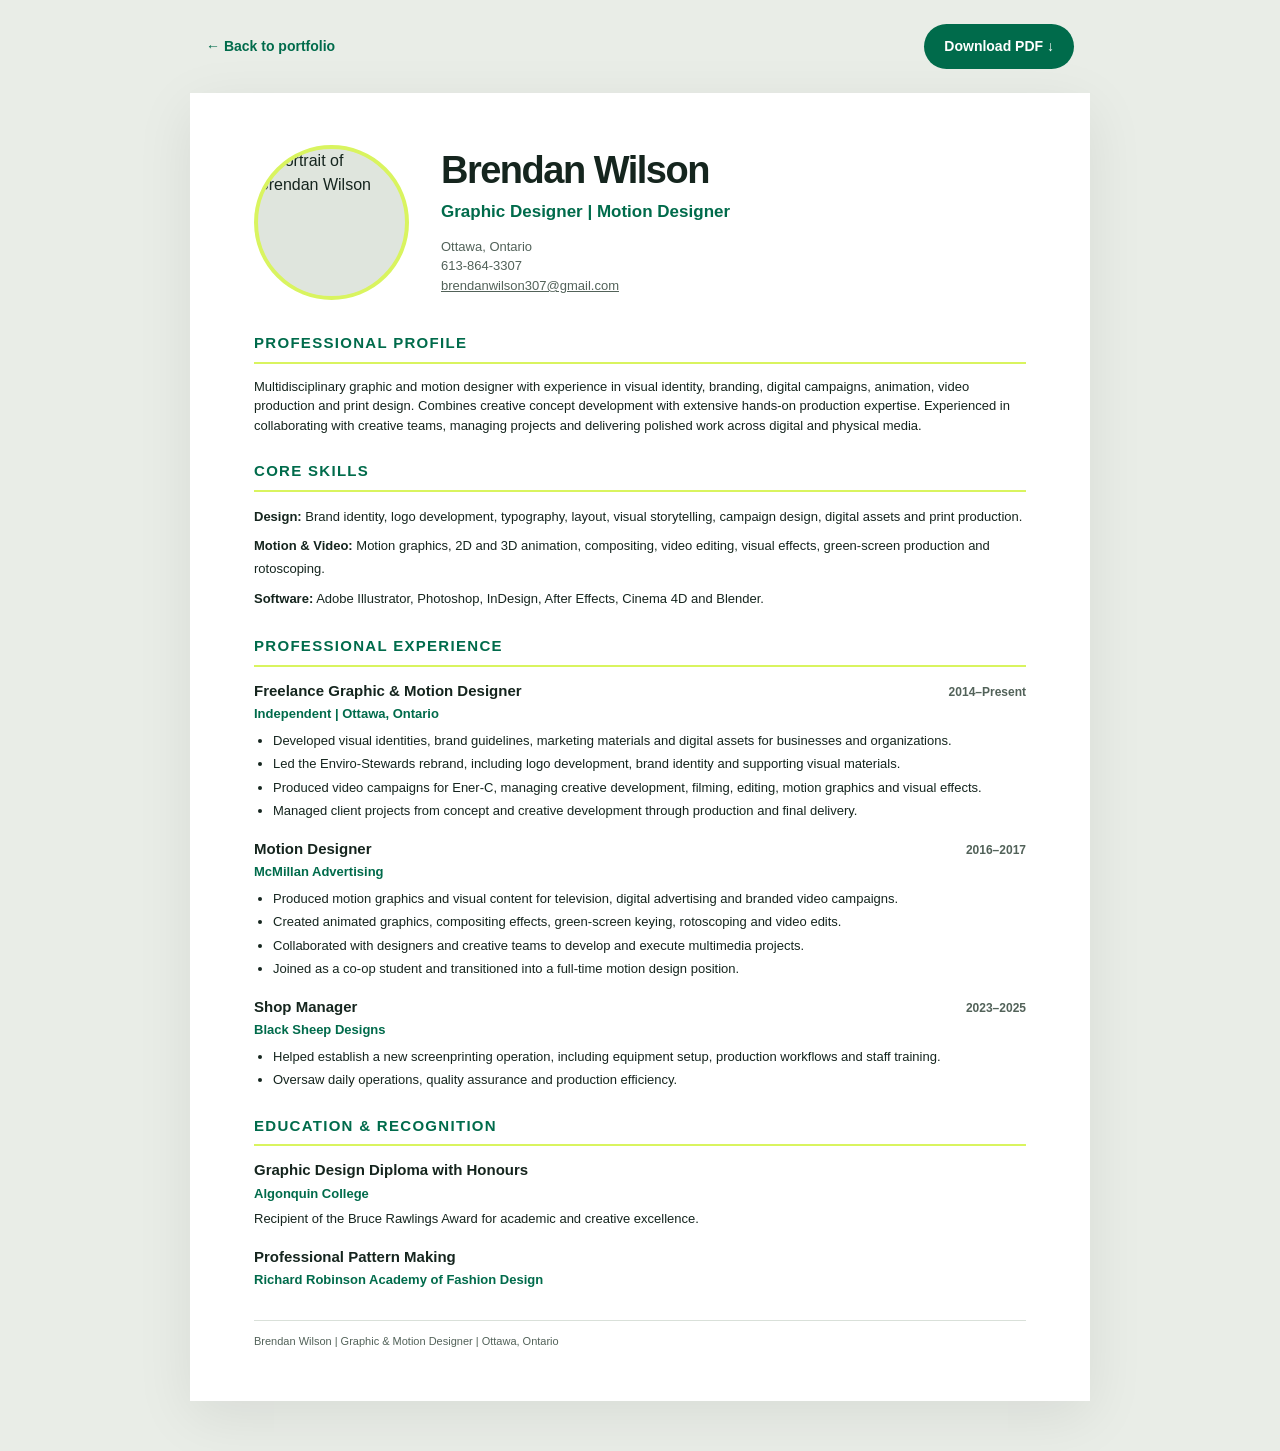
==== resume.html @ e52188c5 "Add files via upload" ====
<!DOCTYPE html>
<html lang="en">
<head>
  <meta charset="UTF-8">
  <meta name="viewport" content="width=device-width, initial-scale=1">
  <meta name="description" content="Brendan Wilson, graphic designer and motion designer based in Ottawa, Ontario.">
  <title>Brendan Wilson | Résumé</title>

  <style>
    :root {
      --ink: #15251e;
      --green: #006b4b;
      --lime: #d9f45f;
      --paper: #ffffff;
      --background: #e9ede7;
      --muted: #526259;
      --line: #d9e0d9;
    }

    * {
      box-sizing: border-box;
    }

    body {
      margin: 0;
      background: var(--background);
      color: var(--ink);
      font-family: Arial, Helvetica, sans-serif;
      line-height: 1.5;
    }

    .toolbar {
      max-width: 900px;
      margin: 24px auto;
      padding: 0 16px;
      display: flex;
      justify-content: space-between;
      align-items: center;
      gap: 12px;
      flex-wrap: wrap;
    }

    .toolbar a {
      text-decoration: none;
      font-size: 14px;
      font-weight: 700;
    }

    .back {
      color: var(--green);
    }

    .download {
      padding: 12px 20px;
      background: var(--green);
      color: white;
      border-radius: 30px;
    }

    .resume {
      max-width: 900px;
      margin: 0 auto 50px;
      background: var(--paper);
      padding: 52px 64px;
      box-shadow: 0 15px 55px rgba(0,0,0,.08);
    }

    .resume-header {
      display: flex;
      align-items: center;
      gap: 32px;
      margin-bottom: 32px;
    }

    .resume-portrait {
      width: 155px;
      height: 155px;
      flex-shrink: 0;
      border: 4px solid var(--lime);
      border-radius: 50%;
      overflow: hidden;
      background: #dfe5dd;
    }

    .resume-portrait img {
      width: 100%;
      height: 100%;
      display: block;
      object-fit: cover;
    }

    h1 {
      font-size: 38px;
      line-height: 1.1;
      letter-spacing: -1.5px;
      margin: 0 0 8px;
    }

    .role {
      color: var(--green);
      font-size: 17px;
      font-weight: 700;
      margin: 0 0 12px;
    }

    .contact {
      color: var(--muted);
      font-size: 13px;
      overflow-wrap: anywhere;
    }

    .contact a {
      color: inherit;
    }

    section {
      margin-top: 25px;
    }

    h2 {
      color: var(--green);
      font-size: 15px;
      text-transform: uppercase;
      letter-spacing: 1.3px;
      border-bottom: 2px solid var(--lime);
      padding-bottom: 7px;
      margin: 0 0 13px;
    }

    h3 {
      font-size: 15px;
      margin: 0;
    }

    p {
      font-size: 13px;
      margin: 6px 0;
    }

    .job {
      margin-bottom: 17px;
      break-inside: avoid;
    }

    .job-heading {
      display: flex;
      justify-content: space-between;
      align-items: baseline;
      gap: 12px;
    }

    .date {
      font-size: 12px;
      font-weight: 700;
      color: var(--muted);
      white-space: nowrap;
    }

    .organization {
      font-size: 13px;
      font-weight: 700;
      color: var(--green);
      margin: 2px 0 5px;
    }

    ul {
      margin: 7px 0 0;
      padding-left: 19px;
    }

    li {
      font-size: 13px;
      margin-bottom: 4px;
    }

    .skills {
      font-size: 13px;
      line-height: 1.8;
    }

    .footer {
      margin-top: 30px;
      padding-top: 12px;
      border-top: 1px solid var(--line);
      font-size: 11px;
      color: var(--muted);
    }

    @media (max-width: 650px) {
      .resume {
        padding: 30px 22px;
        margin-bottom: 0;
      }

      .resume-header {
        flex-direction: column;
        align-items: flex-start;
        gap: 18px;
      }

      .resume-portrait {
        width: 125px;
        height: 125px;
      }

      h1 {
        font-size: 32px;
      }

      .job-heading {
        flex-direction: column;
        gap: 2px;
      }
    }

    @media print {
      @page {
        size: letter;
        margin: 0.4in;
      }

      body {
        background: white;
      }

        .toolbar {
        display: none;
        }

        .resume-portrait {
        display: block;
        }

      .resume {
        max-width: none;
        padding: 0;
        margin: 0;
        box-shadow: none;
      }

      section {
        margin-top: 15px;
      }

      .job {
        margin-bottom: 10px;
      }

      h1 {
        font-size: 28px;
      }

      p, li, .skills {
        font-size: 10px;
      }

      h2, h3 {
        font-size: 11px;
      }

      .contact, .organization, .date {
        font-size: 10px;
      }
    }
  </style>
</head>

<body>

  <nav class="toolbar" aria-label="Résumé navigation">
    <a class="back" href="index.html#resume">
      &larr; Back to portfolio
    </a>

    <a
      class="download"
      href="assets/resume/brendan-wilson-resume.pdf"
      download="Brendan_Wilson_Resume.pdf"
    >
      Download PDF &darr;
    </a>
  </nav>

  <main class="resume">

    <header class="resume-header">

      <div class="resume-portrait">
        <img
          src="assets/branding/brendan-portrait.png"
          alt="Portrait of Brendan Wilson"
        >
      </div>

      <div>
        <h1>Brendan Wilson</h1>
        <p class="role">
          Graphic Designer | Motion Designer
        </p>

        <div class="contact">
          Ottawa, Ontario<br>
          613-864-3307<br>
          <a href="mailto:brendanwilson307@gmail.com">
            brendanwilson307@gmail.com
          </a>
        </div>
      </div>

    </header>

    <section>
      <h2>Professional Profile</h2>
      <p>
        Multidisciplinary graphic and motion designer
        with experience in visual identity, branding,
        digital campaigns, animation, video production
        and print design. Combines creative concept
        development with extensive hands-on production
        expertise. Experienced in collaborating with
        creative teams, managing projects and delivering
        polished work across digital and physical media.
      </p>
    </section>

    <section>
      <h2>Core Skills</h2>

      <p class="skills">
        <strong>Design:</strong>
        Brand identity, logo development, typography,
        layout, visual storytelling, campaign design,
        digital assets and print production.
      </p>

      <p class="skills">
        <strong>Motion &amp; Video:</strong>
        Motion graphics, 2D and 3D animation,
        compositing, video editing, visual effects,
        green-screen production and rotoscoping.
      </p>

      <p class="skills">
        <strong>Software:</strong>
        Adobe Illustrator, Photoshop, InDesign,
        After Effects, Cinema 4D and Blender.
      </p>
    </section>

    <section>
      <h2>Professional Experience</h2>

      <div class="job">
        <div class="job-heading">
          <h3>Freelance Graphic &amp; Motion Designer</h3>
          <span class="date">2014–Present</span>
        </div>

        <p class="organization">
          Independent | Ottawa, Ontario
        </p>

        <ul>
          <li>
            Developed visual identities, brand guidelines,
            marketing materials and digital assets for
            businesses and organizations.
          </li>
          <li>
            Led the Enviro-Stewards rebrand, including
            logo development, brand identity and
            supporting visual materials.
          </li>
          <li>
            Produced video campaigns for Ener-C,
            managing creative development, filming,
            editing, motion graphics and visual effects.
          </li>
          <li>
            Managed client projects from concept and
            creative development through production
            and final delivery.
          </li>
        </ul>
      </div>

      <div class="job">
        <div class="job-heading">
          <h3>Motion Designer</h3>
          <span class="date">2016–2017</span>
        </div>

        <p class="organization">
          McMillan Advertising
        </p>

        <ul>
          <li>
            Produced motion graphics and visual content
            for television, digital advertising and
            branded video campaigns.
          </li>
          <li>
            Created animated graphics, compositing
            effects, green-screen keying, rotoscoping
            and video edits.
          </li>
          <li>
            Collaborated with designers and creative
            teams to develop and execute multimedia
            projects.
          </li>
          <li>
            Joined as a co-op student and transitioned
            into a full-time motion design position.
          </li>
        </ul>
      </div>



      <div class="job">
        <div class="job-heading">
          <h3>Shop Manager</h3>
          <span class="date">2023–2025</span>
        </div>

        <p class="organization">
          Black Sheep Designs
        </p>

        <ul>
          <li>
            Helped establish a new screenprinting
            operation, including equipment setup,
            production workflows and staff training.
          </li>
          <li>
            Oversaw daily operations, quality assurance
            and production efficiency.
          </li>
        </ul>
      </div>


    </section>

    <section>
      <h2>Education &amp; Recognition</h2>

      <div class="job">
        <h3>Graphic Design Diploma with Honours</h3>
        <p class="organization">Algonquin College</p>
        <p>
          Recipient of the Bruce Rawlings Award
          for academic and creative excellence.
        </p>
      </div>

      <div class="job">
        <h3>Professional Pattern Making</h3>
        <p class="organization">
          Richard Robinson Academy of Fashion Design
        </p>
      </div>
    </section>

    <footer class="footer">
      Brendan Wilson | Graphic &amp; Motion Designer
      | Ottawa, Ontario
    </footer>

  </main>

</body>
</html>
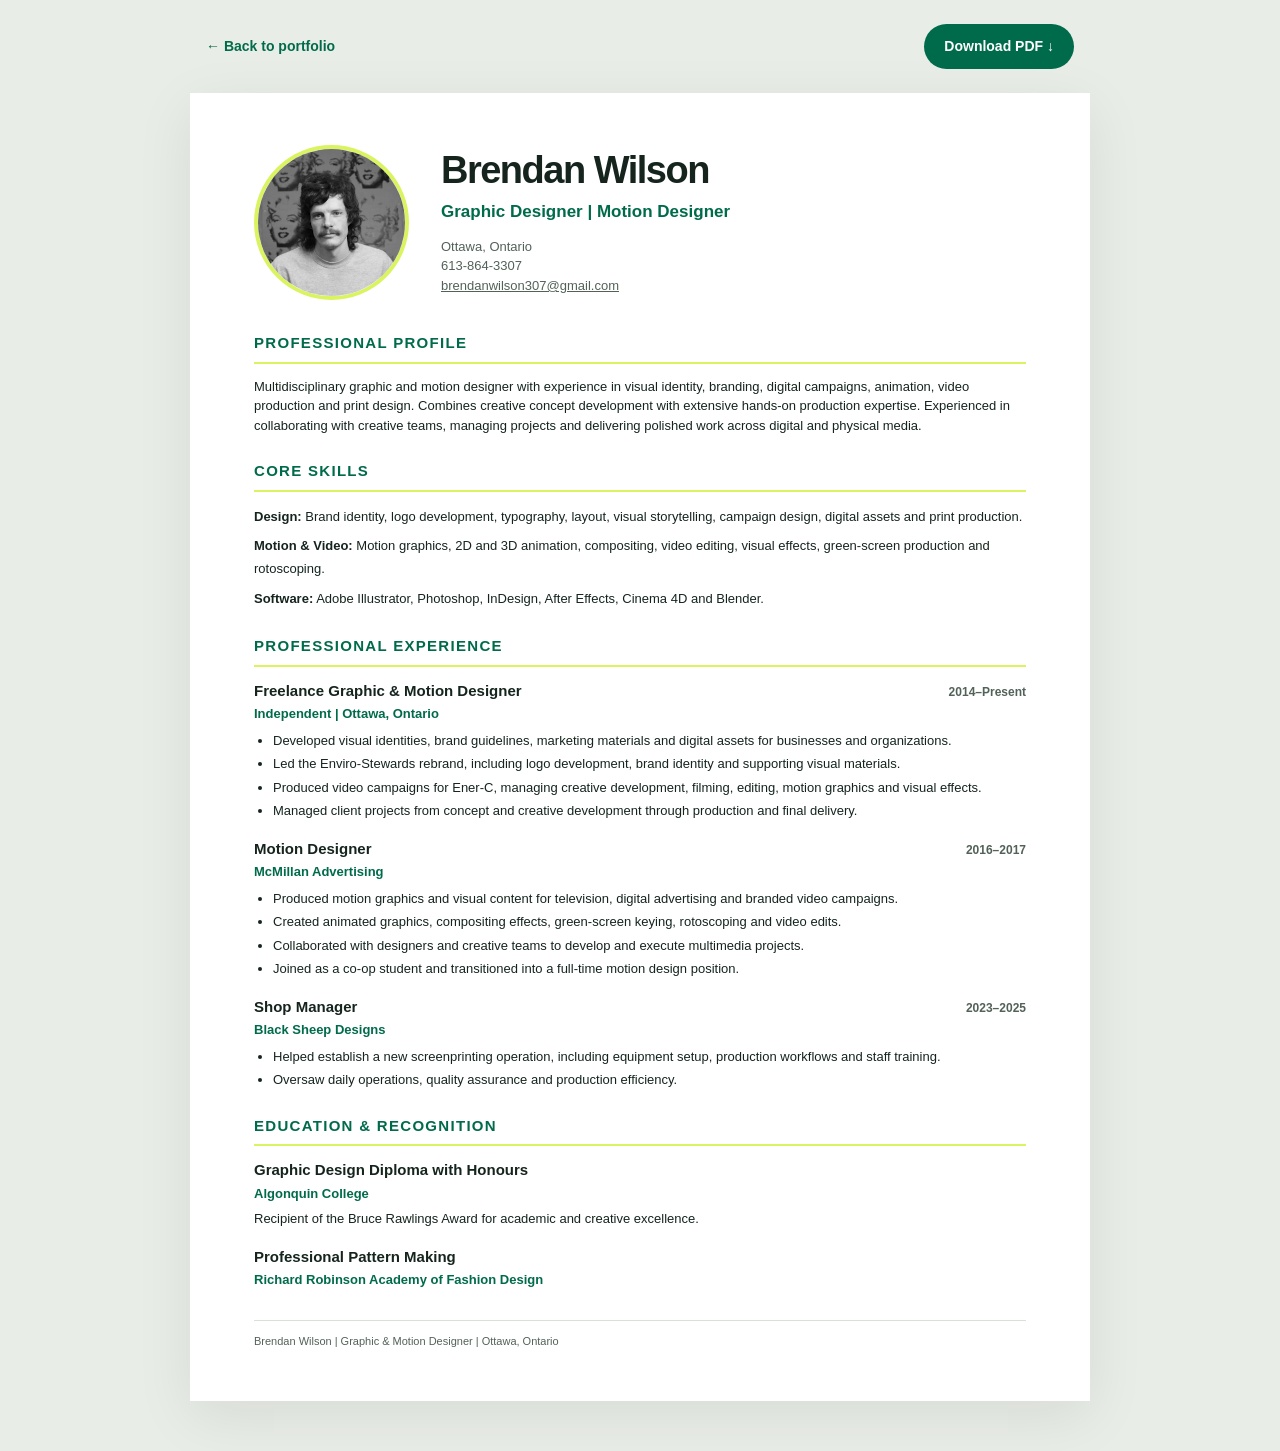
==== commit 2d62231e: "Update resume.html" ====
--- a/resume.html
+++ b/resume.html
@@ -288,7 +288,7 @@
 
       <div class="resume-portrait">
         <img
-          src="assets/branding/brendan-portrait.png"
+          src="assets/branding/brendan-portrait.jpg"
           alt="Portrait of Brendan Wilson"
         >
       </div>
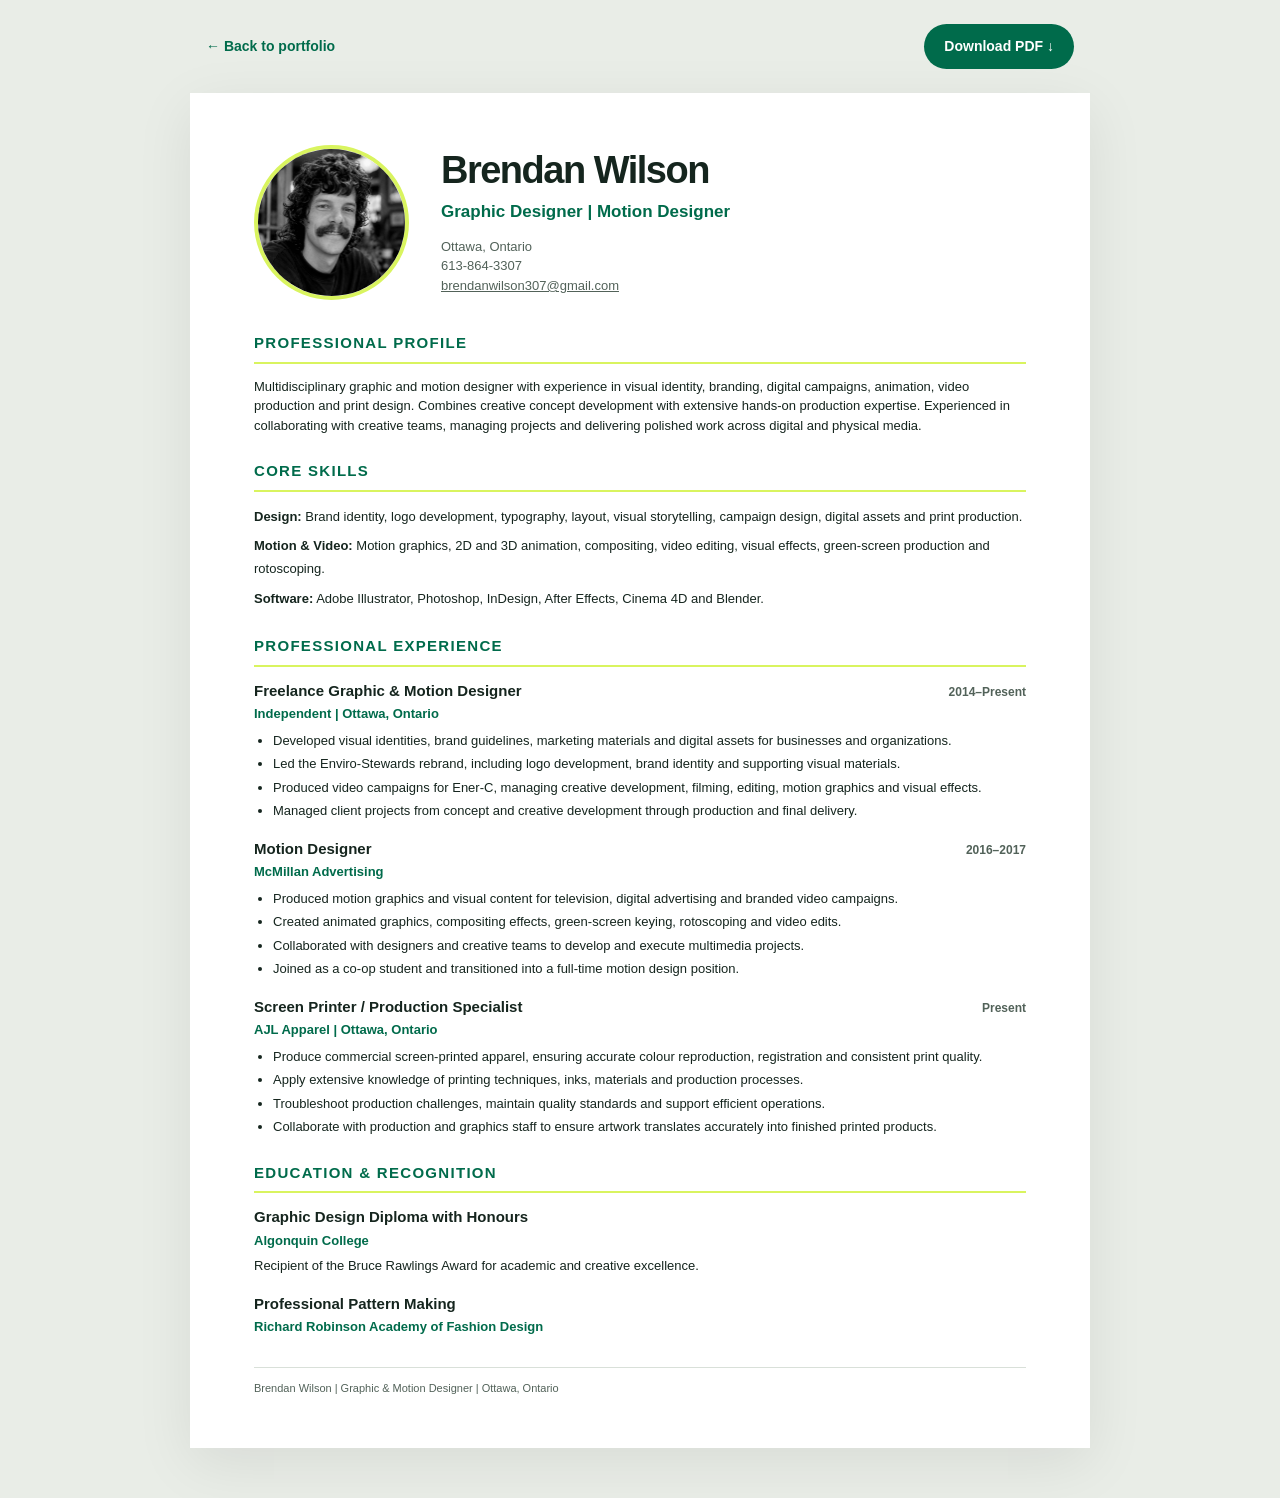
==== commit b384b129: "Update resume.html" ====
--- a/resume.html
+++ b/resume.html
@@ -420,28 +420,39 @@
 
 
 
-      <div class="job">
-        <div class="job-heading">
-          <h3>Shop Manager</h3>
-          <span class="date">2023–2025</span>
-        </div>
-
-        <p class="organization">
-          Black Sheep Designs
-        </p>
-
-        <ul>
-          <li>
-            Helped establish a new screenprinting
-            operation, including equipment setup,
-            production workflows and staff training.
-          </li>
-          <li>
-            Oversaw daily operations, quality assurance
-            and production efficiency.
-          </li>
-        </ul>
-      </div>
+
+<div class="job">
+    <div class="job-heading">
+        <h3>Screen Printer / Production Specialist</h3>
+        <span class="date">Present</span>
+    </div>
+
+    <p class="organization">
+        AJL Apparel | Ottawa, Ontario
+    </p>
+
+    <ul>
+        <li>
+            Produce commercial screen-printed apparel,
+            ensuring accurate colour reproduction,
+            registration and consistent print quality.
+        </li>
+        <li>
+            Apply extensive knowledge of printing techniques,
+            inks, materials and production processes.
+        </li>
+        <li>
+            Troubleshoot production challenges, maintain
+            quality standards and support efficient operations.
+        </li>
+        <li>
+            Collaborate with production and graphics staff
+            to ensure artwork translates accurately
+            into finished printed products.
+        </li>
+    </ul>
+</div>
+
 
 
     </section>
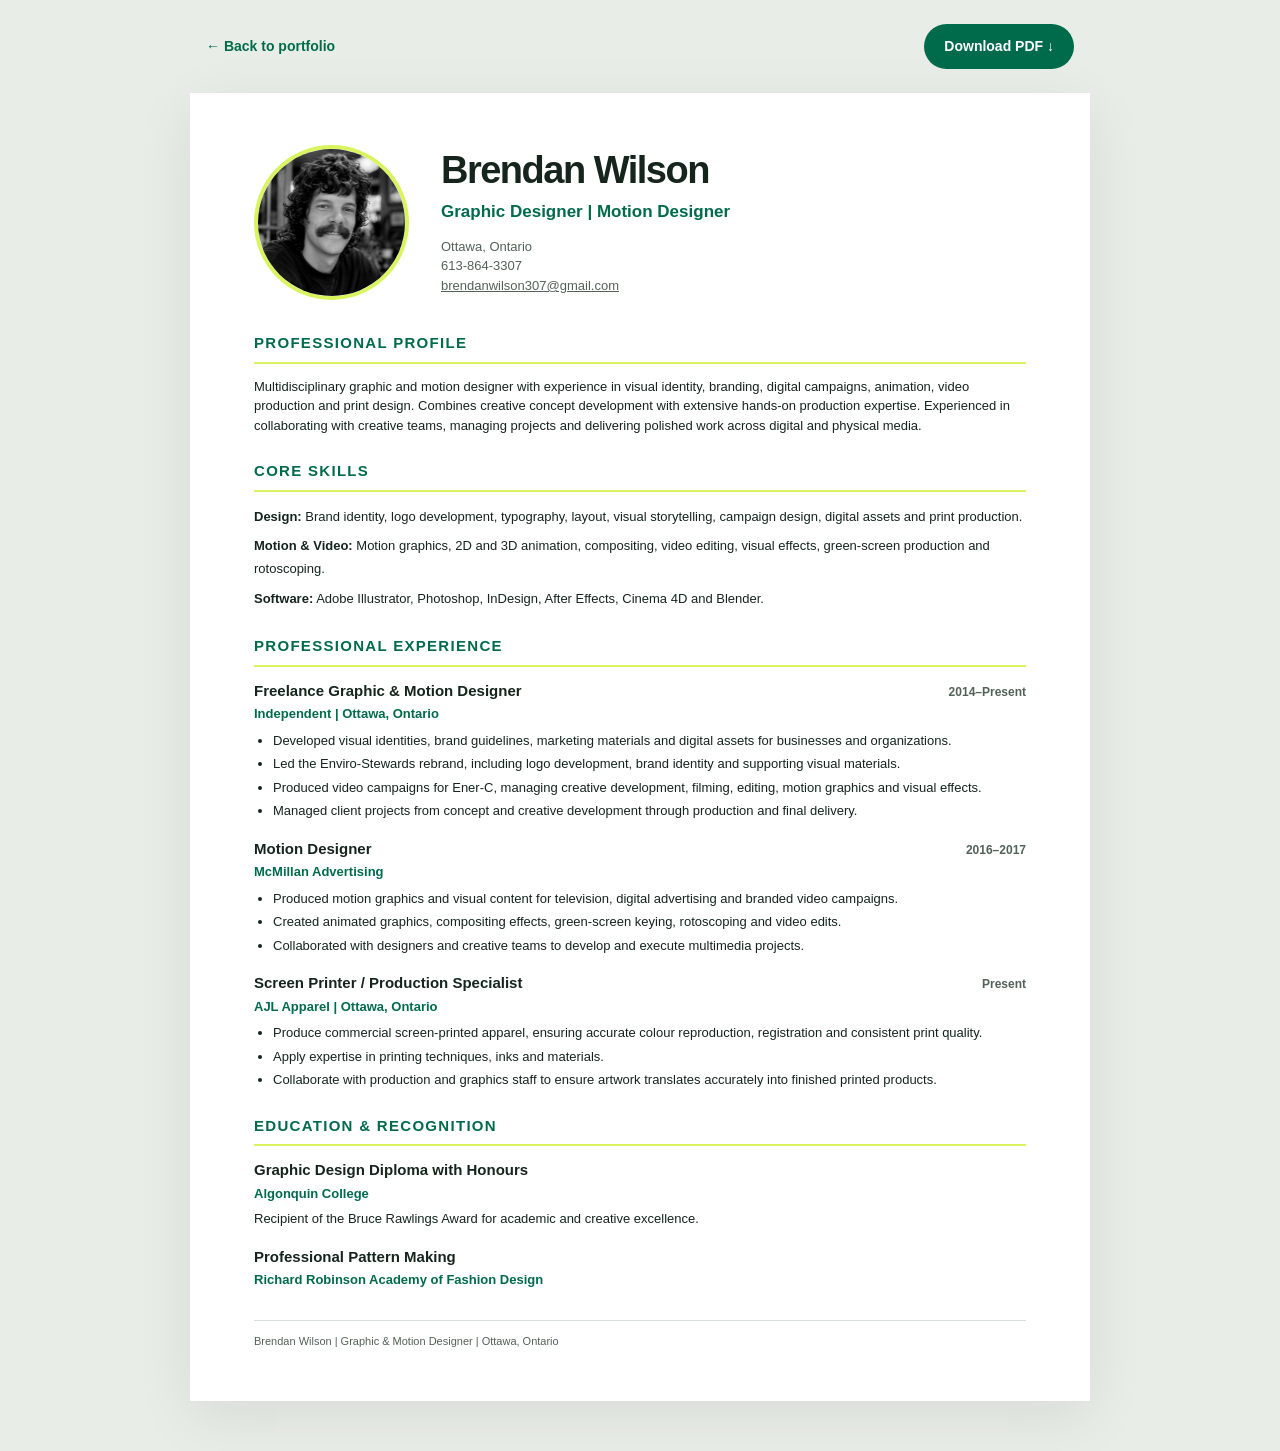
==== commit f5df34b4: "Update resume.html" ====
--- a/resume.html
+++ b/resume.html
@@ -411,10 +411,7 @@
             teams to develop and execute multimedia
             projects.
           </li>
-          <li>
-            Joined as a co-op student and transitioned
-            into a full-time motion design position.
-          </li>
+
         </ul>
       </div>
 
@@ -438,13 +435,10 @@
             registration and consistent print quality.
         </li>
         <li>
-            Apply extensive knowledge of printing techniques,
-            inks, materials and production processes.
+            Apply expertise in printing techniques,
+            inks and materials.
         </li>
-        <li>
-            Troubleshoot production challenges, maintain
-            quality standards and support efficient operations.
-        </li>
+
         <li>
             Collaborate with production and graphics staff
             to ensure artwork translates accurately
